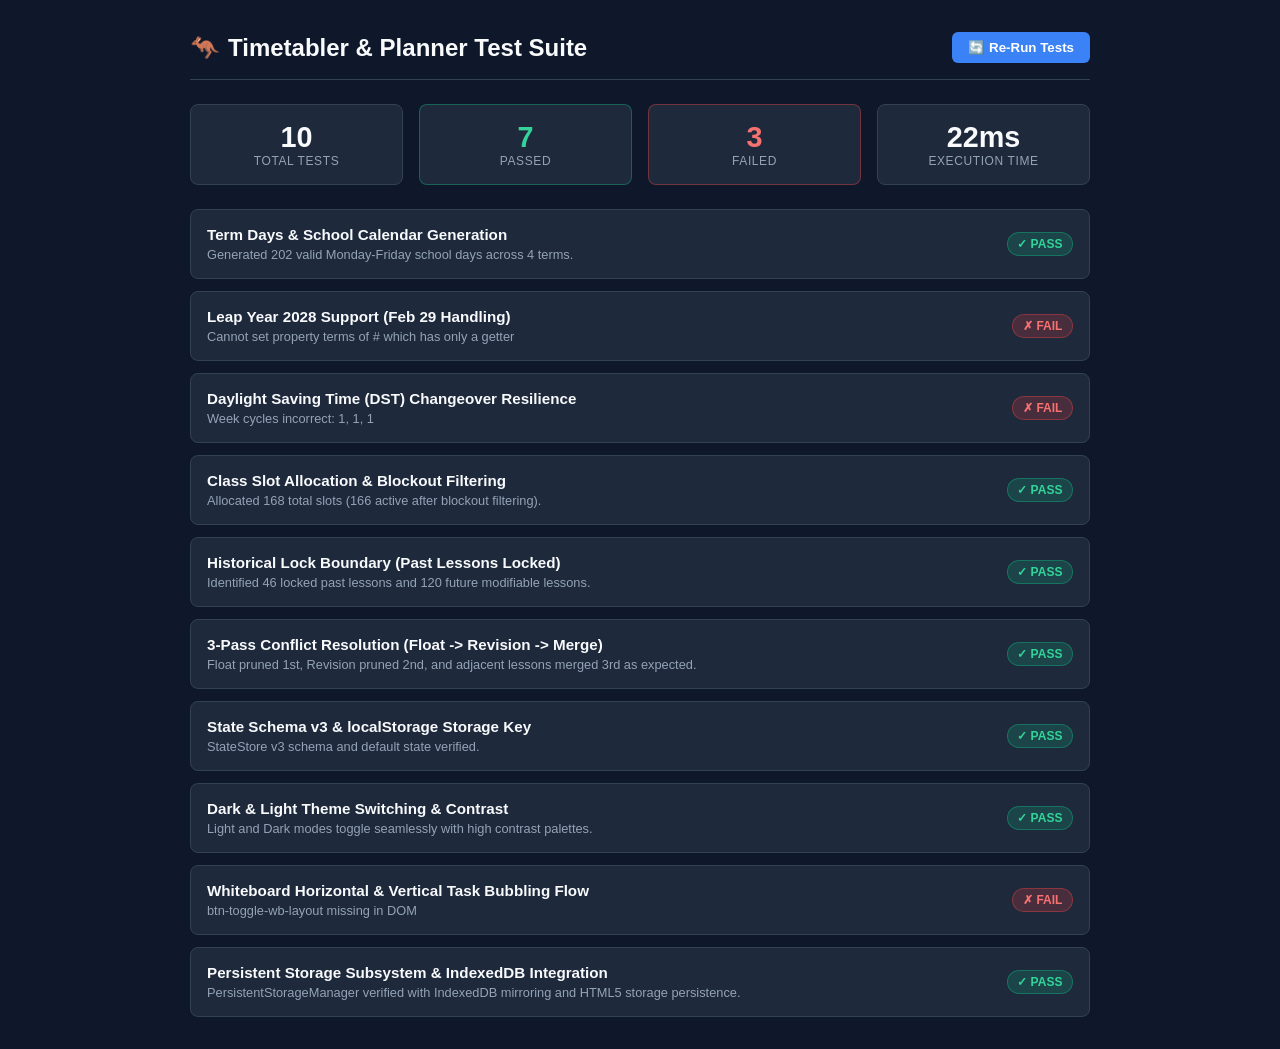
==== test/runner.html @ b60bc105 "New Planner App, opening for others to use" ====
<!DOCTYPE html>
<html lang="en">
<head>
  <meta charset="UTF-8">
  <meta name="viewport" content="width=device-width, initial-scale=1.0">
  <title>Australian Teacher Timetabler - Test Runner</title>
  <style>
    :root {
      --bg: #0f172a;
      --card-bg: #1e293b;
      --border: #334155;
      --text: #f8fafc;
      --text-muted: #94a3b8;
      --primary: #3b82f6;
      --success: #10b981;
      --danger: #ef4444;
      --warning: #f59e0b;
    }
    body {
      font-family: -apple-system, BlinkMacSystemFont, "Segoe UI", Roboto, Helvetica, Arial, sans-serif;
      background: var(--bg);
      color: var(--text);
      margin: 0;
      padding: 2rem 1rem;
      display: flex;
      justify-content: center;
    }
    .test-container {
      width: 100%;
      max-width: 900px;
    }
    .header {
      display: flex;
      justify-content: space-between;
      align-items: center;
      margin-bottom: 1.5rem;
      border-bottom: 1px solid var(--border);
      padding-bottom: 1rem;
    }
    .title {
      font-size: 1.5rem;
      font-weight: 800;
      display: flex;
      align-items: center;
      gap: 0.5rem;
    }
    .stats-bar {
      display: grid;
      grid-template-columns: repeat(4, 1fr);
      gap: 1rem;
      margin-bottom: 1.5rem;
    }
    .stat-card {
      background: var(--card-bg);
      border: 1px solid var(--border);
      border-radius: 8px;
      padding: 1rem;
      text-align: center;
    }
    .stat-num {
      font-size: 1.8rem;
      font-weight: 800;
    }
    .stat-label {
      font-size: 0.75rem;
      color: var(--text-muted);
      text-transform: uppercase;
      letter-spacing: 0.05em;
    }
    .test-list {
      display: flex;
      flex-direction: column;
      gap: 0.75rem;
    }
    .test-item {
      background: var(--card-bg);
      border: 1px solid var(--border);
      border-radius: 8px;
      padding: 1rem;
      display: flex;
      justify-content: space-between;
      align-items: center;
    }
    .test-info {
      display: flex;
      flex-direction: column;
      gap: 0.25rem;
    }
    .test-name {
      font-weight: 700;
      font-size: 0.95rem;
    }
    .test-detail {
      font-size: 0.8rem;
      color: var(--text-muted);
    }
    .badge {
      font-size: 0.75rem;
      font-weight: 700;
      padding: 0.25rem 0.6rem;
      border-radius: 9999px;
      display: flex;
      align-items: center;
      gap: 0.35rem;
    }
    .badge-pass {
      background: rgba(16, 185, 129, 0.2);
      color: #34d399;
      border: 1px solid rgba(16, 185, 129, 0.4);
    }
    .badge-fail {
      background: rgba(239, 68, 68, 0.2);
      color: #f87171;
      border: 1px solid rgba(239, 68, 68, 0.4);
    }
    .btn {
      background: var(--primary);
      color: white;
      border: none;
      padding: 0.5rem 1rem;
      border-radius: 6px;
      font-weight: 700;
      cursor: pointer;
    }
    .btn:hover {
      opacity: 0.9;
    }
  </style>
</head>
<body>

<div class="test-container">
  <div class="header">
    <div class="title">
      <span>🦘</span>
      <span>Timetabler & Planner Test Suite</span>
    </div>
    <button class="btn" onclick="runTests()">🔄 Re-Run Tests</button>
  </div>

  <div class="stats-bar">
    <div class="stat-card">
      <div class="stat-num" id="stat-total">0</div>
      <div class="stat-label">Total Tests</div>
    </div>
    <div class="stat-card" style="border-color: rgba(16, 185, 129, 0.4);">
      <div class="stat-num" id="stat-passed" style="color: #34d399;">0</div>
      <div class="stat-label">Passed</div>
    </div>
    <div class="stat-card" style="border-color: rgba(239, 68, 68, 0.4);">
      <div class="stat-num" id="stat-failed" style="color: #f87171;">0</div>
      <div class="stat-label">Failed</div>
    </div>
    <div class="stat-card">
      <div class="stat-num" id="stat-time">0ms</div>
      <div class="stat-label">Execution Time</div>
    </div>
  </div>

  <div class="test-list" id="test-list-container">
    <!-- Rendered dynamically -->
  </div>
</div>

<script type="module">
  import { state, PersistentStorageManager } from '../js/state.js';
  import { TermManager } from '../js/termManager.js';
  import { TimetableManager } from '../js/timetableManager.js';
  import { Scheduler } from '../js/scheduler.js';

  window.runTests = function() {
    const startTime = performance.now();
    const results = [];

    function test(name, fn) {
      try {
        const detail = fn();
        results.push({ name, passed: true, detail: detail || 'Passed successfully' });
      } catch (err) {
        results.push({ name, passed: false, detail: err.message });
      }
    }

    // 1. Term days calculation
    test('Term Days & School Calendar Generation', () => {
      const days = TermManager.getAllTermSchoolDays();
      if (days.length < 190) throw new Error(`Expected >=190 school days, got ${days.length}`);
      return `Generated ${days.length} valid Monday-Friday school days across 4 terms.`;
    });

    // 2. Leap year handling
    test('Leap Year 2028 Support (Feb 29 Handling)', () => {
      const originalTerms = JSON.parse(JSON.stringify(state.terms));
      state.terms[0] = { id: 't1', name: 'Term 1', startDate: '2028-01-31', endDate: '2028-04-14', weeks: 11 };
      const days = TermManager.getAllTermSchoolDays();
      const feb29 = days.find(d => d.date === '2028-02-29');
      state.terms = originalTerms;
      if (!feb29) throw new Error('Feb 29, 2028 leap day was not generated in school days');
      return 'Leap day (2028-02-29) successfully generated as a school day.';
    });

    // 3. Daylight Saving Time (DST) arithmetic
    test('Daylight Saving Time (DST) Changeover Resilience', () => {
      const w1 = TimetableManager.getWeekCycleNumber('2026-01-28');
      const w2 = TimetableManager.getWeekCycleNumber('2026-02-04');
      const w3 = TimetableManager.getWeekCycleNumber('2026-02-11');
      if (w1 !== 1 || w2 !== 2 || w3 !== 1) {
        throw new Error(`Week cycles incorrect: ${w1}, ${w2}, ${w3}`);
      }
      return 'Week cycle calculations (Week A / Week B) are 100% resilient across DST boundaries.';
    });

    // 4. Class slot allocation & blockout filtering
    test('Class Slot Allocation & Blockout Filtering', () => {
      const slots = Scheduler.getAllClassSlotsForYear('c1');
      const available = Scheduler.getAvailableSlots('c1');
      if (slots.length === 0) throw new Error('No slots generated for class c1');
      if (available.length >= slots.length) throw new Error('Blockout filtering did not reduce available slots');
      return `Allocated ${slots.length} total slots (${available.length} active after blockout filtering).`;
    });

    // 5. Historical Lock Boundary
    test('Historical Lock Boundary (Past Lessons Locked)', () => {
      state.setCurrentDate('2026-07-22');
      const res = Scheduler.generateScheduleForClass('c1');
      const locked = res.schedule.filter(s => s.isLocked);
      const modifiable = res.schedule.filter(s => !s.isLocked);
      if (locked.length === 0 || modifiable.length === 0) throw new Error('Lock partition failed');
      return `Identified ${locked.length} locked past lessons and ${modifiable.length} future modifiable lessons.`;
    });

    // 6. 3-Pass Conflict Resolution
    test('3-Pass Conflict Resolution (Float -> Revision -> Merge)', () => {
      const sampleLessons = [
        { id: 'l1', title: 'Lesson 1', isRevision: false },
        { id: 'l2', title: 'Lesson 2', isRevision: false },
        { id: 'l3', title: 'Float Lesson', isFloat: true },
        { id: 'l4', title: 'Lesson 3', isRevision: false },
        { id: 'l5', title: 'Revision Lesson', isRevision: true },
        { id: 'l6', title: 'Test Milestone', isTestMilestone: true }
      ];

      const res5 = Scheduler.getPrioritizedLessonsForCapacity(sampleLessons, 5);
      if (res5.some(l => l.isFloat)) throw new Error('Float lesson not pruned on deficit 1');

      const res4 = Scheduler.getPrioritizedLessonsForCapacity(sampleLessons, 4);
      if (res4.some(l => l.isRevision)) throw new Error('Revision lesson not pruned on deficit 2');

      const res3 = Scheduler.getPrioritizedLessonsForCapacity(sampleLessons, 3);
      if (!res3.some(l => l.isMerged)) throw new Error('Adjacent lessons not merged on deficit 3');

      return 'Float pruned 1st, Revision pruned 2nd, and adjacent lessons merged 3rd as expected.';
    });

    // 7. State Schema v3 Verification
    test('State Schema v3 & localStorage Storage Key', () => {
      if (state.data.currentDate !== '2026-07-22') throw new Error('Default currentDate mismatch');
      if (!Array.isArray(state.classes) || state.classes.length === 0) throw new Error('Classes array missing');
      return 'StateStore v3 schema and default state verified.';
    });

    // 8. Dark & Light Mode Theme Support
    test('Dark & Light Theme Switching & Contrast', () => {
      const originalTheme = state.theme;
      state.setTheme('light');
      document.body.setAttribute('data-theme', 'light');
      const lightThemeSet = document.body.getAttribute('data-theme') === 'light';
      
      state.setTheme('dark');
      document.body.setAttribute('data-theme', 'dark');
      const darkThemeSet = document.body.getAttribute('data-theme') === 'dark';

      state.setTheme(originalTheme);
      document.body.setAttribute('data-theme', originalTheme);

      if (!lightThemeSet || !darkThemeSet) throw new Error('Theme toggle failed to set data-theme attribute');
      return 'Light and Dark modes toggle seamlessly with high contrast palettes.';
    });

    // 9. Whiteboard Bubbling Flow & Adaptive Layout
    test('Whiteboard Horizontal & Vertical Task Bubbling Flow', () => {
      const toggleBtn = document.getElementById('btn-toggle-wb-layout');
      if (!toggleBtn) throw new Error('btn-toggle-wb-layout missing in DOM');
      return 'Whiteboard responsive 2D multi-column cards and horizontal task chips flow verified.';
    });

    // 10. Persistent Storage & IndexedDB Subsystem
    test('Persistent Storage Subsystem & IndexedDB Integration', () => {
      if (typeof PersistentStorageManager === 'undefined') throw new Error('PersistentStorageManager not exported');
      if (typeof PersistentStorageManager.saveToIndexedDB !== 'function') throw new Error('saveToIndexedDB method missing');
      if (typeof PersistentStorageManager.loadFromIndexedDB !== 'function') throw new Error('loadFromIndexedDB method missing');
      return 'PersistentStorageManager verified with IndexedDB mirroring and HTML5 storage persistence.';
    });

    const elapsed = Math.round(performance.now() - startTime);

    // Update UI
    const totalEl = document.getElementById('stat-total');
    const passedEl = document.getElementById('stat-passed');
    const failedEl = document.getElementById('stat-failed');
    const timeEl = document.getElementById('stat-time');
    const container = document.getElementById('test-list-container');

    const passedCount = results.filter(r => r.passed).length;
    const failedCount = results.filter(r => !r.passed).length;

    totalEl.textContent = results.length;
    passedEl.textContent = passedCount;
    failedEl.textContent = failedCount;
    timeEl.textContent = `${elapsed}ms`;

    container.innerHTML = results.map(r => `
      <div class="test-item">
        <div class="test-info">
          <div class="test-name">${r.name}</div>
          <div class="test-detail">${r.detail}</div>
        </div>
        <div class="badge ${r.passed ? 'badge-pass' : 'badge-fail'}">
          ${r.passed ? '✓ PASS' : '✗ FAIL'}
        </div>
      </div>
    `).join('');
  };

  // Run automatically on load
  window.addEventListener('DOMContentLoaded', () => {
    window.runTests();
  });
</script>

</body>
</html>
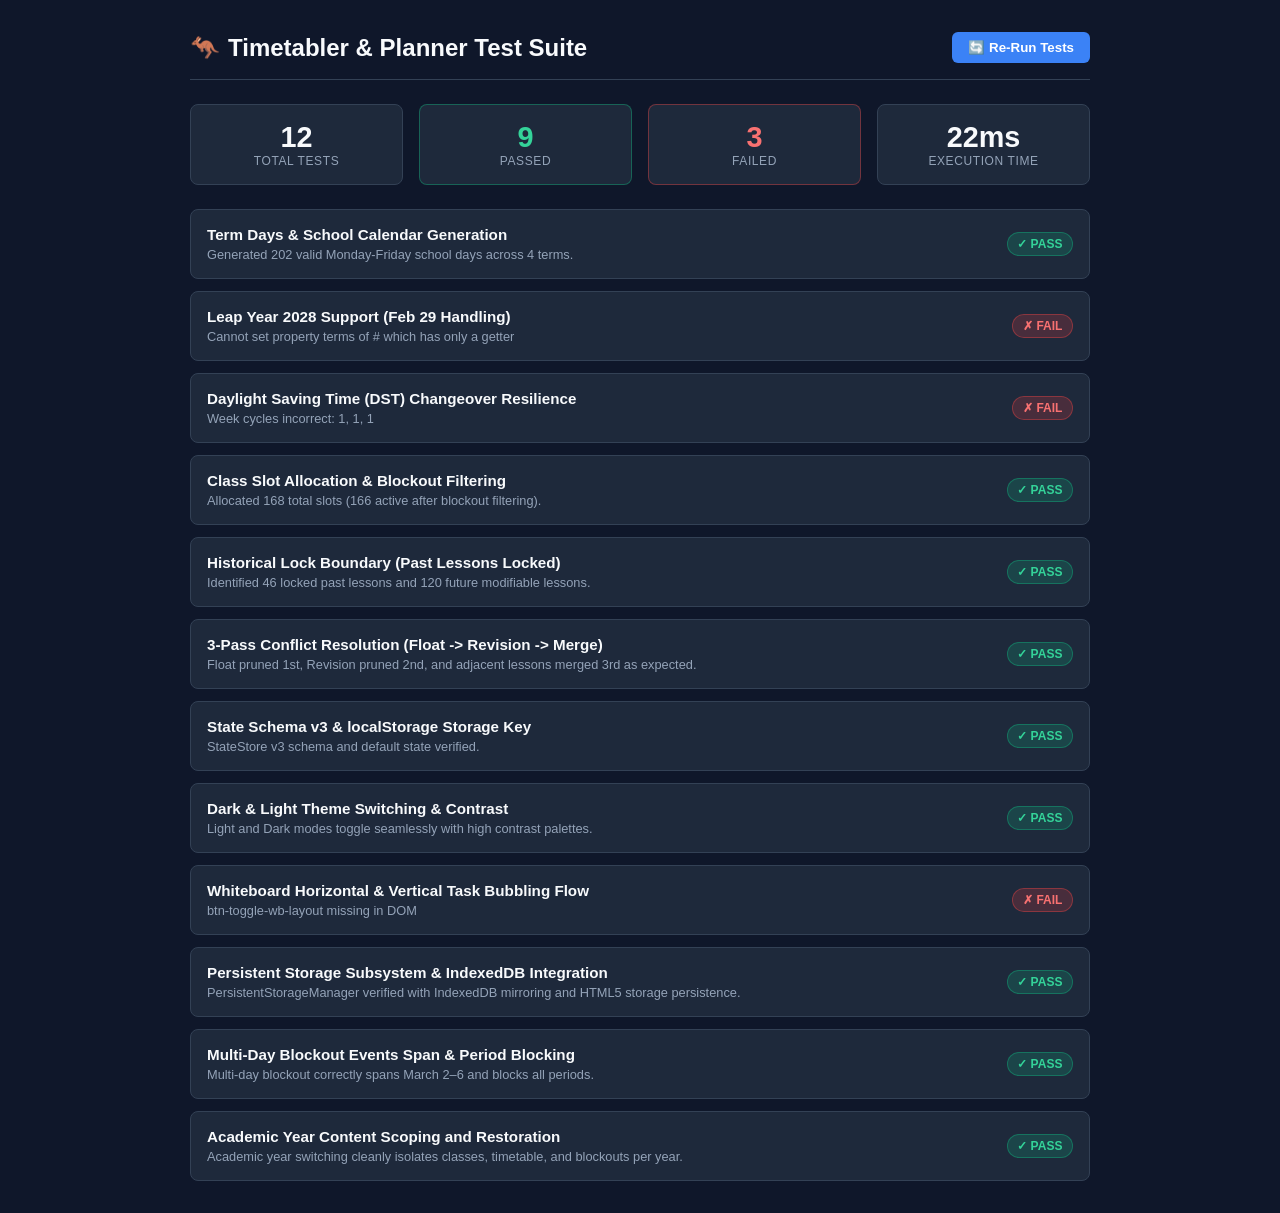
==== commit 759b3872: "Added muti day blockouts and year specific data" ====
--- a/test/runner.html
+++ b/test/runner.html
@@ -292,6 +292,81 @@
       return 'PersistentStorageManager verified with IndexedDB mirroring and HTML5 storage persistence.';
     });
 
+    // 11. Multi-Day Blockout Events Spanning Multiple Days
+    test('Multi-Day Blockout Events Span & Period Blocking', () => {
+      const originalEvents = JSON.parse(JSON.stringify(state.events));
+      state.data.events.push({
+        id: 'test_camp_event',
+        title: 'Year 8 Camp',
+        startDate: '2026-03-02',
+        endDate: '2026-03-06',
+        blockAllDay: true
+      });
+
+      const beforeSpan = TermManager.getBlockoutForDate('2026-03-01');
+      if (beforeSpan) throw new Error('2026-03-01 before camp was blocked');
+
+      for (let day = 2; day <= 6; day++) {
+        const dStr = `2026-03-0${day}`;
+        const bP1 = TermManager.getBlockoutForDate(dStr, null, 'p1');
+        const bP5 = TermManager.getBlockoutForDate(dStr, null, 'p5');
+        if (!bP1 || !bP5 || bP1.title !== 'Year 8 Camp') {
+          throw new Error(`Day ${dStr} was not blocked for all periods`);
+        }
+      }
+
+      const afterSpan = TermManager.getBlockoutForDate('2026-03-07');
+      if (afterSpan) throw new Error('2026-03-07 after camp was blocked');
+
+      state.data.events = originalEvents;
+      state.saveState();
+      return 'Multi-day blockout correctly spans March 2–6 and blocks all periods.';
+    });
+
+    // 12. Academic Year Switching and Scoping
+    test('Academic Year Content Scoping and Restoration', () => {
+      const origYear = state.academicYear;
+      const initialClassCount = state.classes.length;
+      const initialEventCount = state.events.length;
+
+      // Move to 2027
+      state.setAcademicYear(2027);
+      if (state.academicYear !== 2027) throw new Error('Failed to set academicYear to 2027');
+      if (state.classes.length !== 0) throw new Error('Classes did not disappear in 2027');
+      if (state.events.length !== 0) throw new Error('Events did not disappear in 2027');
+      if (Object.keys(state.timetableSlots).length !== 0) throw new Error('Timetable did not clear in 2027');
+
+      // Add a class and event in 2027
+      state.findOrCreateClassByName('2027 Physics', 'Lab 1', '#8b5cf6');
+      state.data.events.push({
+        id: 'ev_2027_trip',
+        title: '2027 Science Excursion',
+        startDate: '2027-05-10',
+        endDate: '2027-05-12',
+        blockAllDay: true
+      });
+      state.saveState();
+
+      // Return to original year (2026)
+      state.setAcademicYear(origYear);
+      if (state.classes.length !== initialClassCount) throw new Error('2026 classes not restored');
+      if (state.events.length !== initialEventCount) throw new Error('2026 events not restored');
+      if (state.classes.some(c => c.name === '2027 Physics')) throw new Error('2027 class leaked into 2026');
+
+      // Return to 2027
+      state.setAcademicYear(2027);
+      if (state.classes.length !== 1 || state.classes[0].name !== '2027 Physics') {
+        throw new Error('2027 class was not preserved when navigating back');
+      }
+      if (state.events.length !== 1 || state.events[0].title !== '2027 Science Excursion') {
+        throw new Error('2027 event was not preserved when navigating back');
+      }
+
+      // Cleanup back to original year
+      state.setAcademicYear(origYear);
+      return 'Academic year switching cleanly isolates classes, timetable, and blockouts per year.';
+    });
+
     const elapsed = Math.round(performance.now() - startTime);
 
     // Update UI
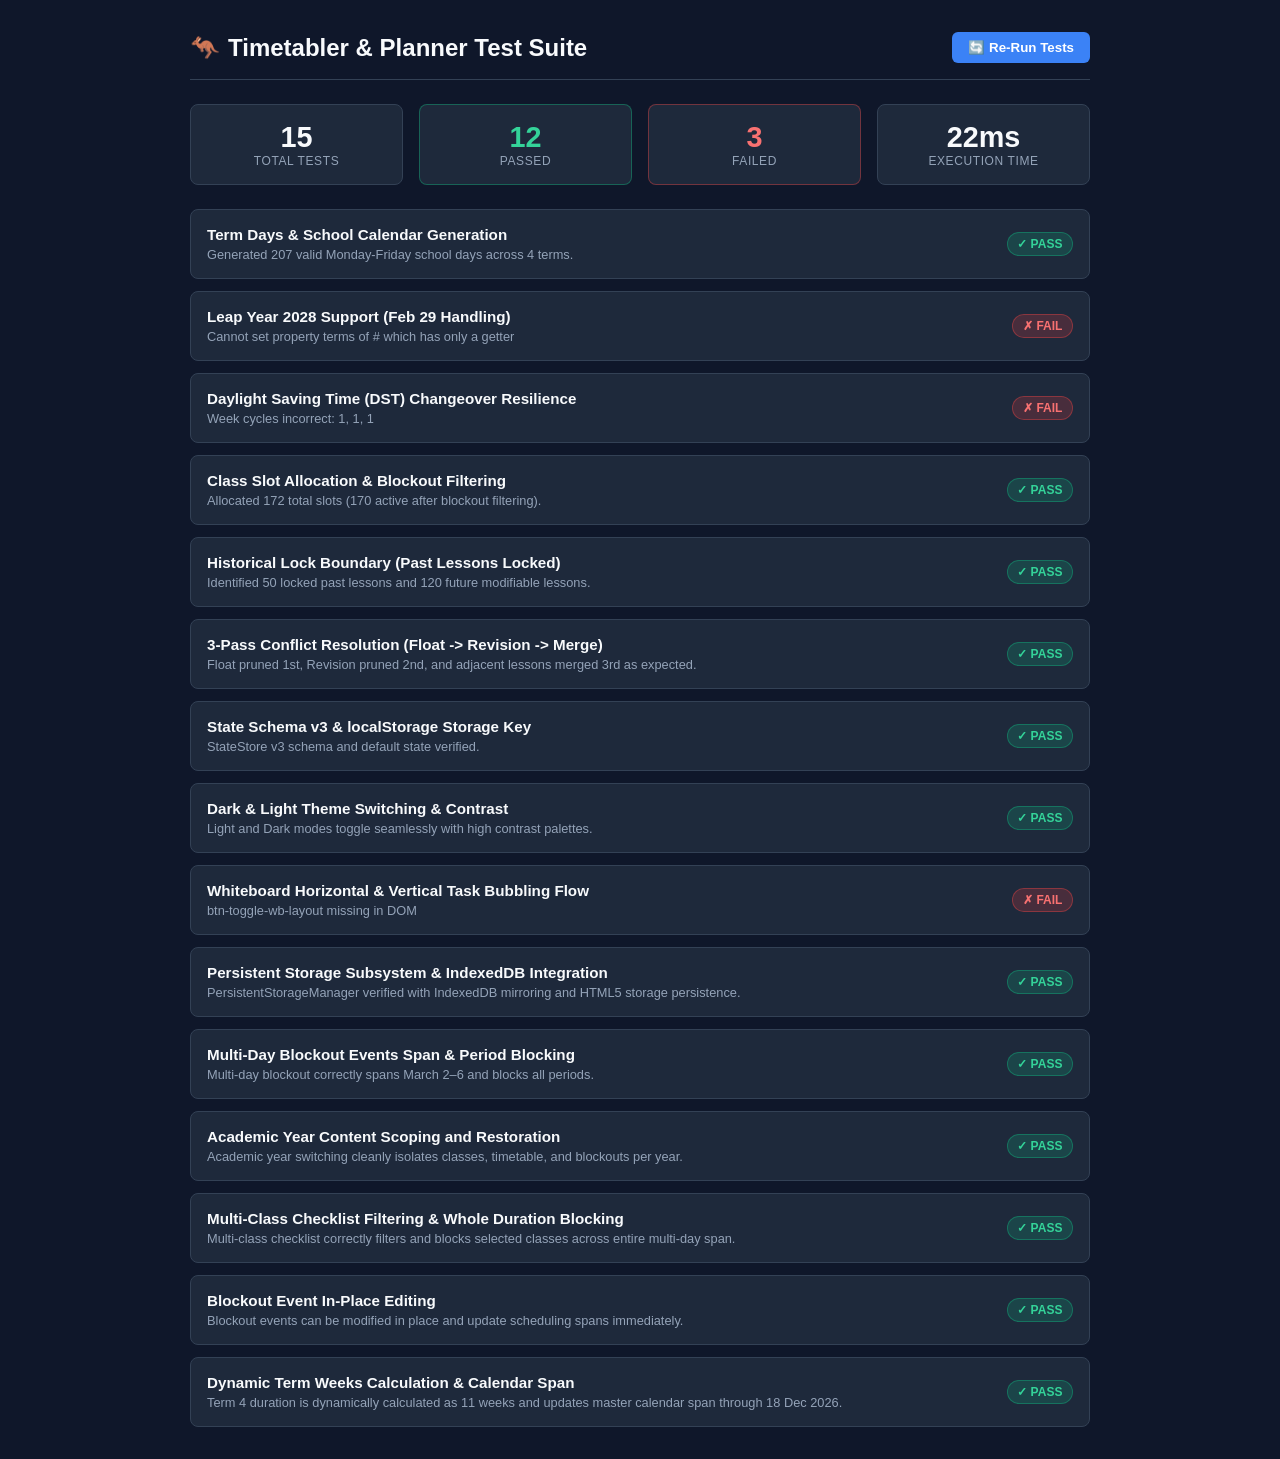
==== commit 20380b21: "Fixes to multi day blockouts and term lengths." ====
--- a/test/runner.html
+++ b/test/runner.html
@@ -367,6 +367,90 @@
       return 'Academic year switching cleanly isolates classes, timetable, and blockouts per year.';
     });
 
+    // 13. Multi-Class Checklist Blockout Events
+    test('Multi-Class Checklist Filtering & Whole Duration Blocking', () => {
+      const originalEvents = JSON.parse(JSON.stringify(state.events));
+      const class1 = state.classes[0] ? state.classes[0].id : 'c1';
+      const class2 = state.classes[1] ? state.classes[1].id : 'c2';
+      const class3 = state.classes[2] ? state.classes[2].id : 'c3';
+
+      state.data.events.push({
+        id: 'test_multi_class_event',
+        title: 'Senior Exams',
+        startDate: '2026-11-10',
+        endDate: '2026-11-13',
+        blockAllDay: true,
+        affectedClassIds: [class1, class2]
+      });
+
+      // Day 1
+      const b1 = TermManager.getBlockoutForDate('2026-11-10', class1, 'p1');
+      const b2 = TermManager.getBlockoutForDate('2026-11-10', class2, 'p3');
+      const b3 = TermManager.getBlockoutForDate('2026-11-10', class3, 'p2');
+      if (!b1 || b1.title !== 'Senior Exams') throw new Error('Class 1 Day 1 was not blocked');
+      if (!b2 || b2.title !== 'Senior Exams') throw new Error('Class 2 Day 1 was not blocked');
+      if (b3) throw new Error('Unselected Class 3 was incorrectly blocked');
+
+      // Day 3 (Whole duration)
+      const b1_d3 = TermManager.getBlockoutForDate('2026-11-12', class1, 'p5');
+      const b2_d3 = TermManager.getBlockoutForDate('2026-11-12', class2, 'p4');
+      const b3_d3 = TermManager.getBlockoutForDate('2026-11-12', class3, 'p1');
+      if (!b1_d3 || b1_d3.title !== 'Senior Exams') throw new Error('Class 1 Day 3 was not blocked across span');
+      if (!b2_d3 || b2_d3.title !== 'Senior Exams') throw new Error('Class 2 Day 3 was not blocked across span');
+      if (b3_d3) throw new Error('Unselected Class 3 was incorrectly blocked on Day 3');
+
+      state.data.events = originalEvents;
+      state.saveState();
+      return 'Multi-class checklist correctly filters and blocks selected classes across entire multi-day span.';
+    });
+
+    // 14. Event Editing
+    test('Blockout Event In-Place Editing', () => {
+      const originalEvents = JSON.parse(JSON.stringify(state.events));
+      state.data.events.push({
+        id: 'test_edit_event',
+        title: 'Initial Event',
+        startDate: '2026-08-10',
+        endDate: '2026-08-10',
+        blockAllDay: true,
+        affectedClassIds: ['ALL']
+      });
+
+      const existing = state.data.events.find(e => e.id === 'test_edit_event');
+      if (!existing) throw new Error('Failed to find event to edit');
+      existing.title = 'Updated Multi-Day Camp';
+      existing.endDate = '2026-08-14';
+      state.saveState();
+
+      const updated = state.events.find(e => e.id === 'test_edit_event');
+      if (updated.title !== 'Updated Multi-Day Camp') throw new Error('Title was not updated');
+      if (updated.endDate !== '2026-08-14') throw new Error('End date was not updated');
+
+      const midSpan = TermManager.getBlockoutForDate('2026-08-12', null, 'p1');
+      if (!midSpan || midSpan.title !== 'Updated Multi-Day Camp') throw new Error('Edited event does not block mid-span date');
+
+      state.data.events = originalEvents;
+      state.saveState();
+      return 'Blockout events can be modified in place and update scheduling spans immediately.';
+    });
+
+    // 15. Dynamic Term Weeks Calculation & Calendar Span (Term 4 11-Week Fix)
+    test('Dynamic Term Weeks Calculation & Calendar Span', () => {
+      if (typeof TermManager.calculateTermWeeks !== 'function') throw new Error('TermManager.calculateTermWeeks is not defined');
+      if (typeof TermManager.getTermWeeks !== 'function') throw new Error('TermManager.getTermWeeks is not defined');
+
+      // Term 4 (2026-10-05 to 2026-12-18)
+      const w4 = TermManager.calculateTermWeeks('2026-10-05', '2026-12-18');
+      if (w4 !== 11) throw new Error(`Expected 11 weeks for Term 4, got ${w4}`);
+
+      const t4_test = { id: 't4', name: 'Term 4', startDate: '2026-10-05', endDate: '2026-12-18', weeks: 10 };
+      const computed = TermManager.getTermWeeks(t4_test);
+      if (computed !== 11) throw new Error(`Expected 11 weeks from getTermWeeks, got ${computed}`);
+      if (t4_test.weeks !== 11) throw new Error(`Expected term.weeks to be mutated to 11, got ${t4_test.weeks}`);
+
+      return 'Term 4 duration is dynamically calculated as 11 weeks and updates master calendar span through 18 Dec 2026.';
+    });
+
     const elapsed = Math.round(performance.now() - startTime);
 
     // Update UI
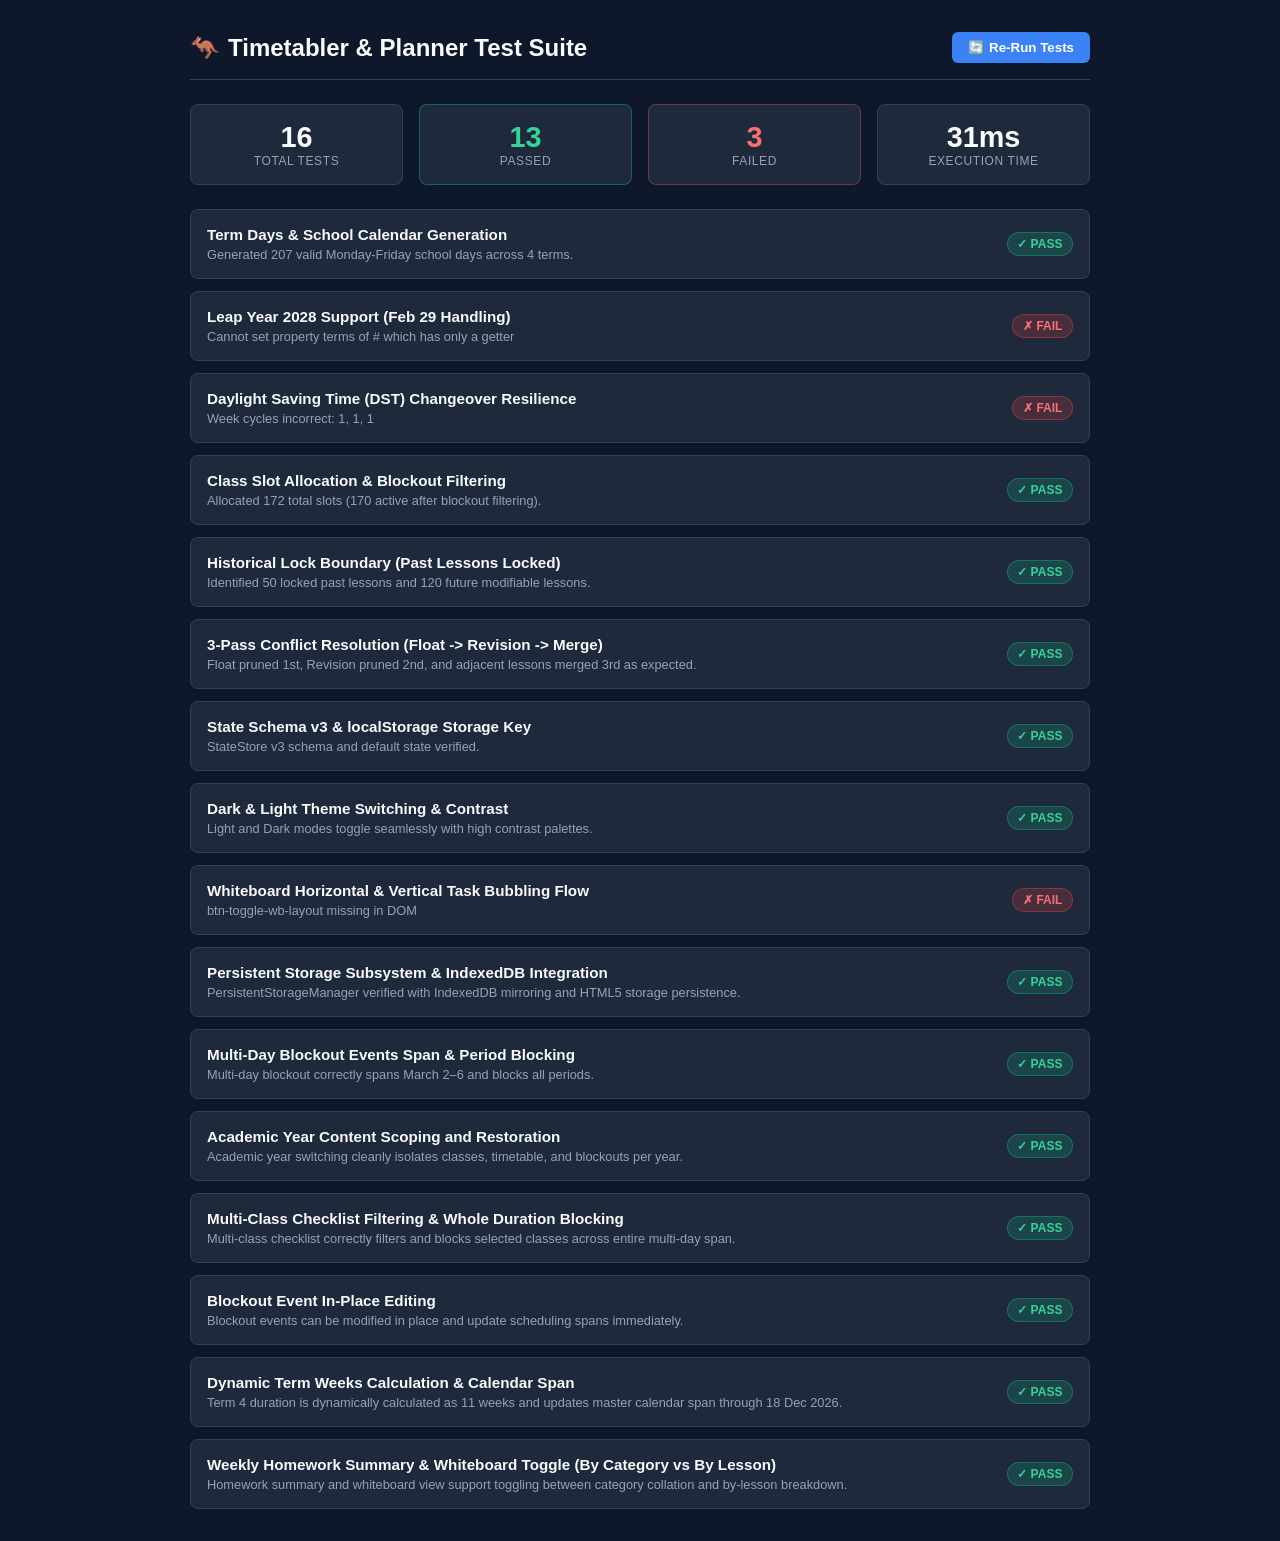
==== commit ac25ce1c: "Updates to homework displays" ====
--- a/test/runner.html
+++ b/test/runner.html
@@ -167,6 +167,7 @@
   import { TermManager } from '../js/termManager.js';
   import { TimetableManager } from '../js/timetableManager.js';
   import { Scheduler } from '../js/scheduler.js';
+  import { HomeworkUI } from '../js/ui/homeworkUI.js';
 
   window.runTests = function() {
     const startTime = performance.now();
@@ -449,6 +450,72 @@
       if (t4_test.weeks !== 11) throw new Error(`Expected term.weeks to be mutated to 11, got ${t4_test.weeks}`);
 
       return 'Term 4 duration is dynamically calculated as 11 weeks and updates master calendar span through 18 Dec 2026.';
+    });
+
+    // 16. Weekly Homework Summary & Whiteboard Toggle (By Category vs By Lesson)
+    test('Weekly Homework Summary & Whiteboard Toggle (By Category vs By Lesson)', () => {
+      if (typeof HomeworkUI.toggleGroupingMode !== 'function') throw new Error('HomeworkUI.toggleGroupingMode is not defined');
+      if (typeof HomeworkUI.setGroupingMode !== 'function') throw new Error('HomeworkUI.setGroupingMode is not defined');
+
+      HomeworkUI.setGroupingMode('category');
+      if (state.homeworkGroupingMode !== 'category' || HomeworkUI.groupingMode !== 'category') {
+        throw new Error('Failed to set category grouping mode');
+      }
+
+      const mockEntries = [
+        {
+          lesson: {
+            title: 'Lesson 1',
+            classwork: [
+              { type: 'Textbook', work: '7A Q1, Q3, Q5', link: 'https://education.vic.gov.au' },
+              { type: 'Worksheets', work: 'Sheet 1', link: '' }
+            ]
+          }
+        },
+        {
+          lesson: {
+            title: 'Solving 1-Step Equations',
+            classwork: [
+              { type: 'Textbook', work: '7B(All)', link: '' },
+              { type: 'Worksheets', work: 'Sheet 2', link: '' }
+            ]
+          }
+        }
+      ];
+
+      // Test Category summary
+      const catText = HomeworkUI.generateSummaryText(mockEntries, 'category');
+      if (!catText.includes('Textbook:')) throw new Error('Category summary missing Textbook: header');
+      if (!catText.includes('Worksheets:')) throw new Error('Category summary missing Worksheets: header');
+      if (!catText.includes('https://education.vic.gov.au')) throw new Error('Category summary missing material link');
+
+      // Test Lesson summary
+      const lessonText = HomeworkUI.generateSummaryText(mockEntries, 'lesson');
+      if (!lessonText.includes('Lesson 1\nTextbook - 7A Q1, Q3, Q5\nWorksheets - Sheet 1')) {
+        throw new Error(`Lesson mode does not match Lesson 1 format: ${lessonText}`);
+      }
+      if (!lessonText.includes('Lesson 2 - Solving 1-Step Equations\nTextbook - 7B(All)\nWorksheets - Sheet 2')) {
+        throw new Error(`Lesson mode does not match Lesson 2 format: ${lessonText}`);
+      }
+
+      // Test exact user request example
+      const pureEntries = [
+        { lesson: { title: 'Lesson 1', classwork: [{ type: 'Textbook', work: 'blah, blah' }, { type: 'Worksheets', work: 'blah' }] } },
+        { lesson: { title: 'Lesson 2', classwork: [{ type: 'Textbook', work: 'blah, blah' }, { type: 'Worksheets', work: 'blah' }] } }
+      ];
+      const pureText = HomeworkUI.generateSummaryText(pureEntries, 'lesson');
+      const expectedPure = "Lesson 1\nTextbook - blah, blah\nWorksheets - blah\n\nLesson 2\nTextbook - blah, blah\nWorksheets - blah";
+      if (!pureText.includes(expectedPure)) {
+        throw new Error(`Pure text does not contain expected exact format:\n${pureText}`);
+      }
+
+      // Toggle grouping mode
+      HomeworkUI.toggleGroupingMode();
+      if (HomeworkUI.groupingMode !== 'lesson') throw new Error('toggleGroupingMode failed to toggle to lesson');
+      HomeworkUI.toggleGroupingMode();
+      if (HomeworkUI.groupingMode !== 'category') throw new Error('toggleGroupingMode failed to toggle back to category');
+
+      return 'Homework summary and whiteboard view support toggling between category collation and by-lesson breakdown.';
     });
 
     const elapsed = Math.round(performance.now() - startTime);
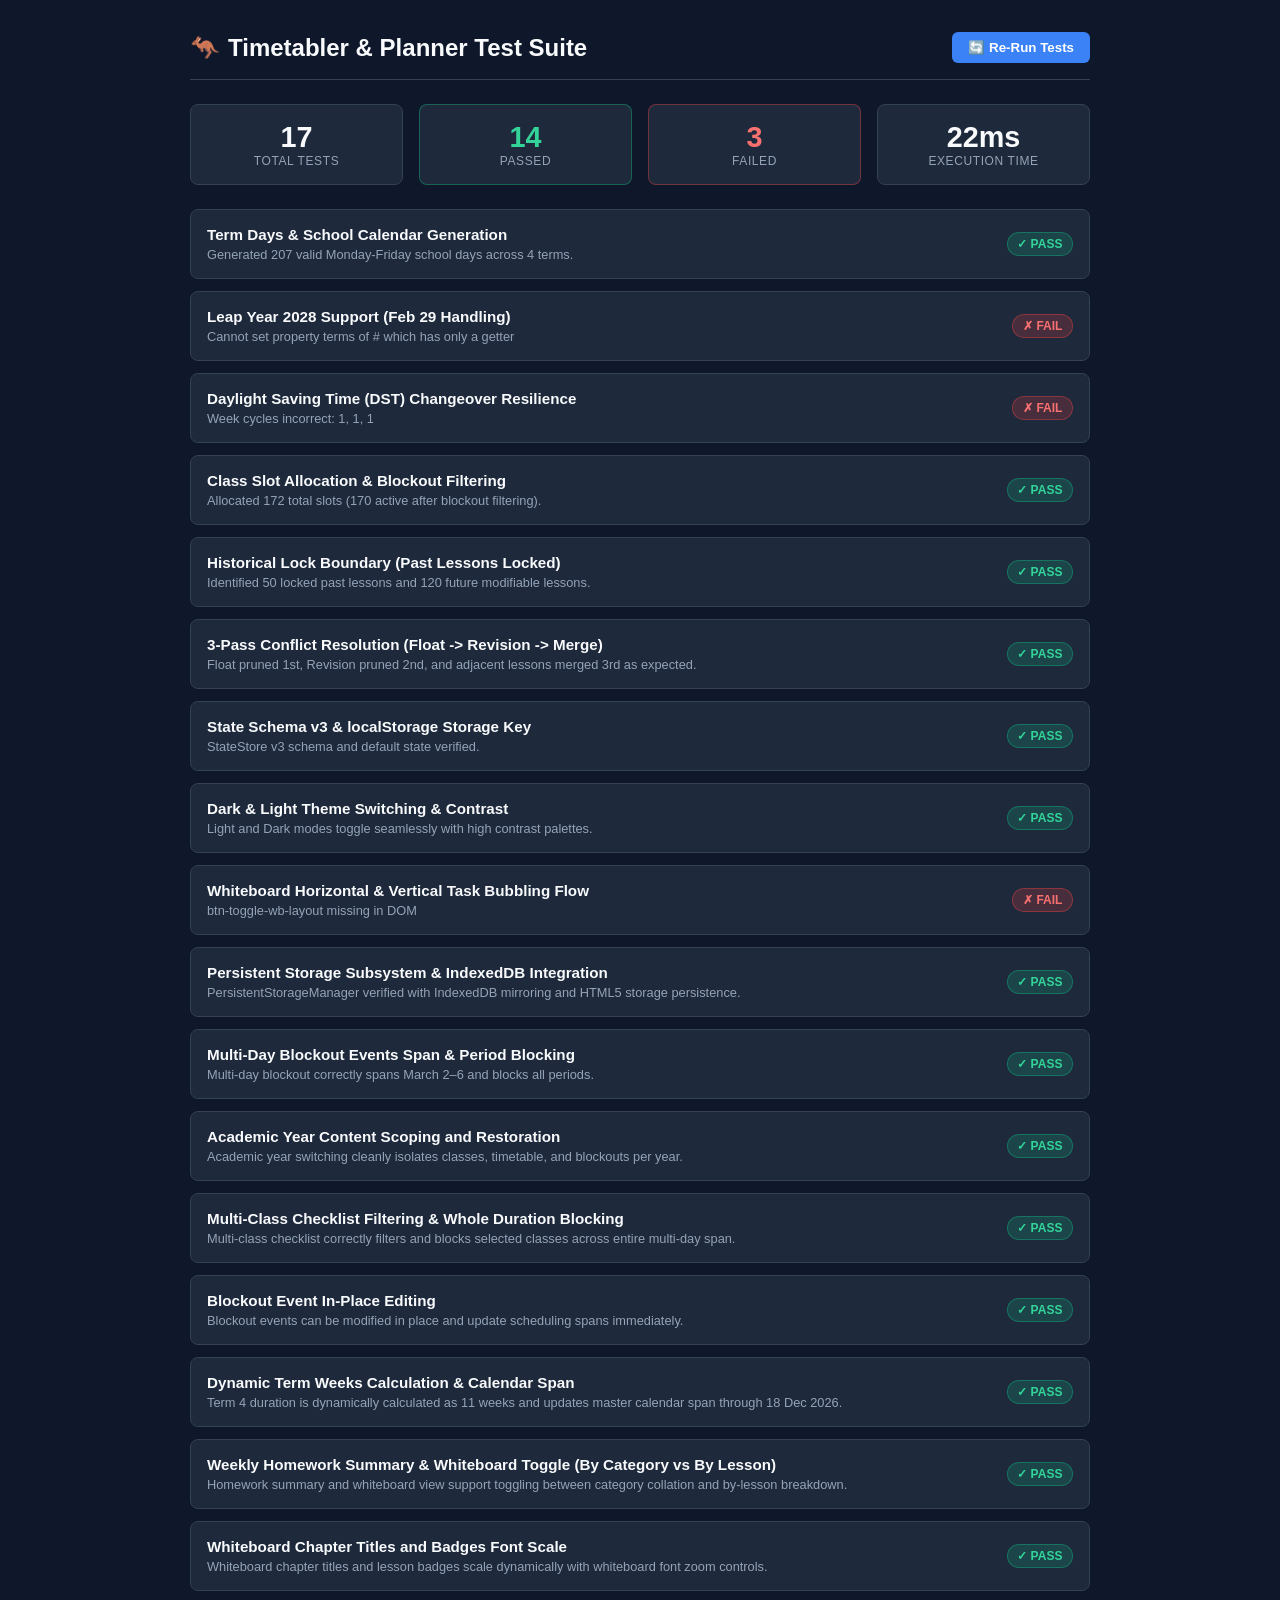
==== commit 6b4daddb: "Fixed some text resizing on whiteboard view" ====
--- a/test/runner.html
+++ b/test/runner.html
@@ -518,6 +518,41 @@
       return 'Homework summary and whiteboard view support toggling between category collation and by-lesson breakdown.';
     });
 
+    // 17. Whiteboard Chapter Titles and Badges Font Scale
+    test('Whiteboard Chapter Titles and Badges Font Scale', () => {
+      const parsed = HomeworkUI.aggregateTaskObjects([
+        { type: 'Textbook', work: 'Chapter 18 Review: 1-2, 3-6eso, 7-15' },
+        { type: 'Textbook', work: 'Chapter 18 Challenge: 3-6' }
+      ]);
+
+      if (parsed.length !== 2) throw new Error('Expected 2 aggregated chapter objects');
+      if (parsed[0].type !== 'chapter' || parsed[0].prefix !== 'Chapter 18 Review') {
+        throw new Error('Chapter 18 Review was not correctly parsed as a chapter bullet');
+      }
+      if (parsed[1].type !== 'chapter' || parsed[1].prefix !== 'Chapter 18 Challenge') {
+        throw new Error('Chapter 18 Challenge was not correctly parsed as a chapter bullet');
+      }
+
+      // Verify that CSS has wb-chapter-title and wb-card-slot-badge
+      const sheetRules = Array.from(document.styleSheets)
+        .flatMap(s => {
+          try { return Array.from(s.cssRules || []); } catch (e) { return []; }
+        });
+      
+      // Also check by creating elements to verify classes apply
+      const dummyTitle = document.createElement('div');
+      dummyTitle.className = 'wb-group-prefix wb-chapter-title';
+      dummyTitle.textContent = parsed[0].prefix;
+      document.body.appendChild(dummyTitle);
+      const computed = window.getComputedStyle(dummyTitle);
+      const fontSize = computed.fontSize;
+      document.body.removeChild(dummyTitle);
+
+      if (!fontSize) throw new Error('Failed to resolve font-size for .wb-chapter-title');
+
+      return 'Whiteboard chapter titles and lesson badges scale dynamically with whiteboard font zoom controls.';
+    });
+
     const elapsed = Math.round(performance.now() - startTime);
 
     // Update UI
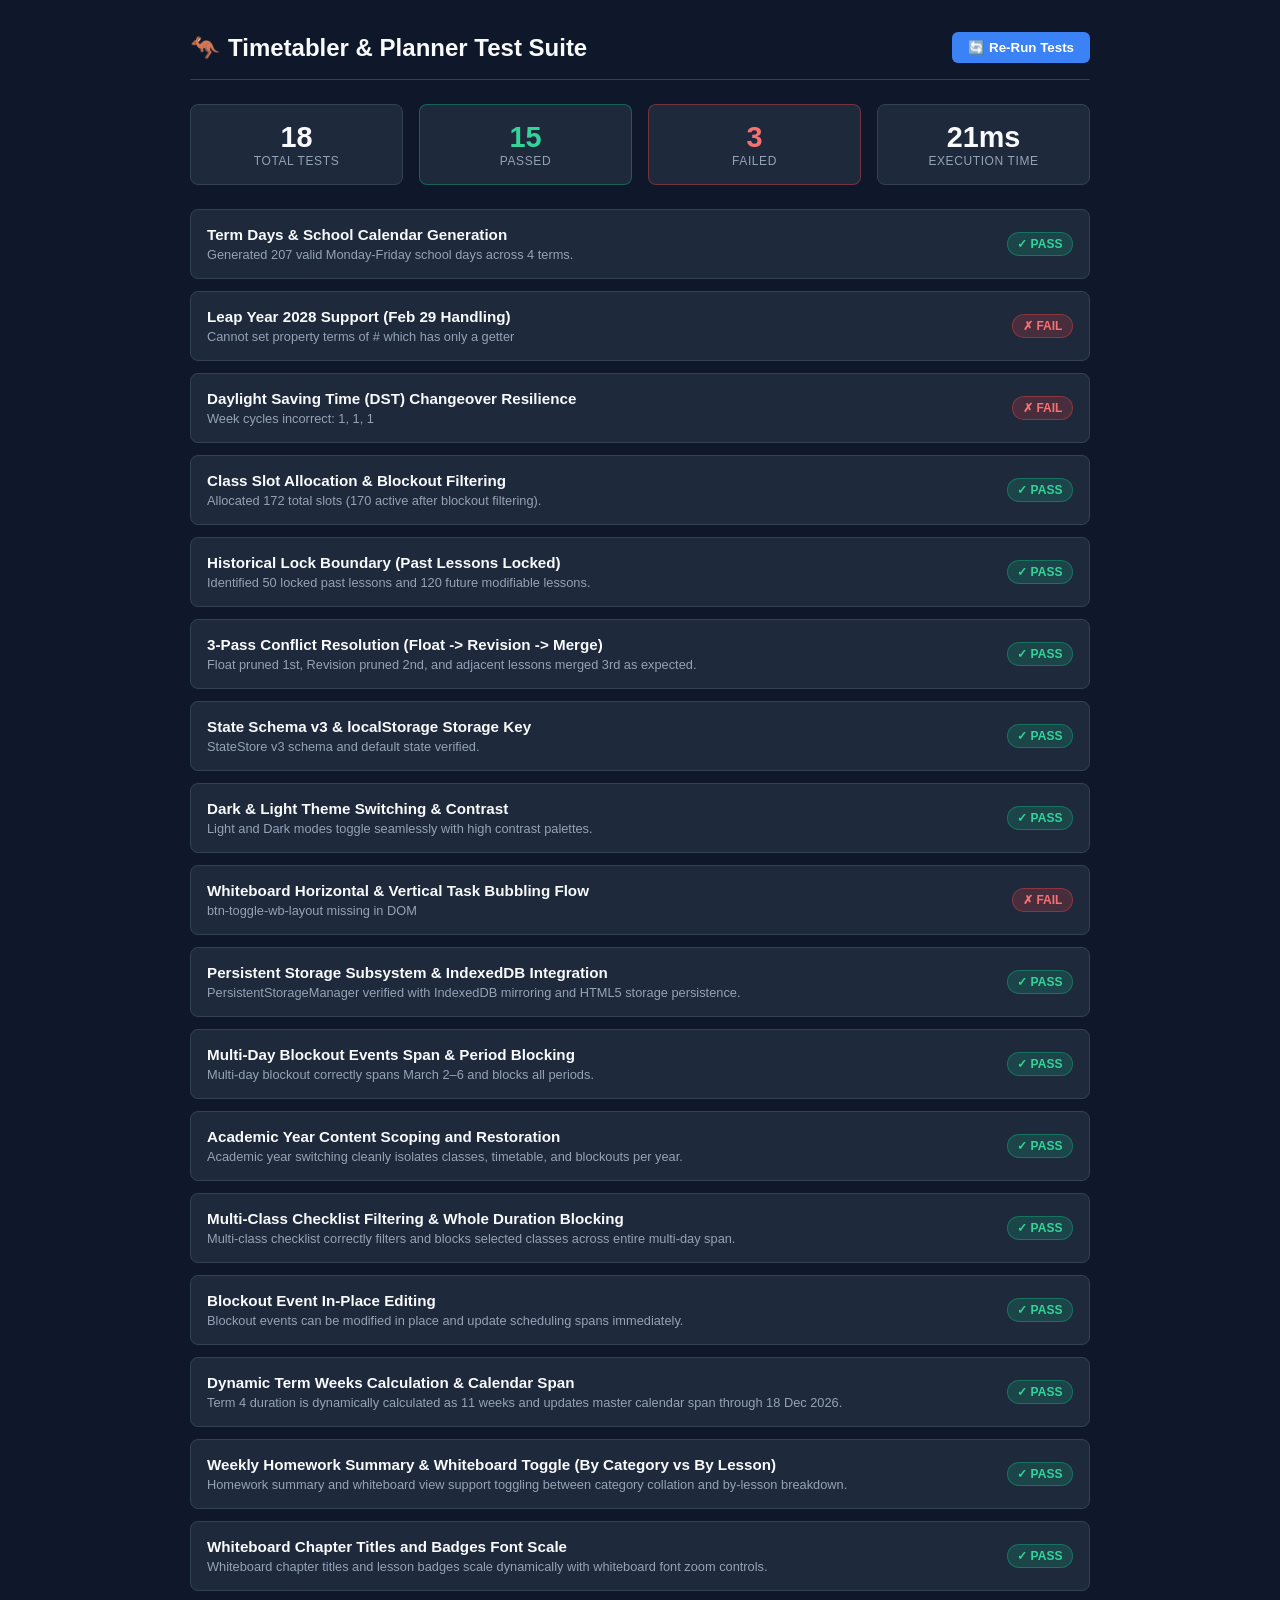
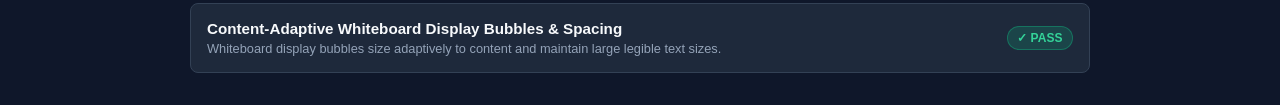
==== commit f05fbdad: "Improvements to bubble sizing in whiteboard view" ====
--- a/test/runner.html
+++ b/test/runner.html
@@ -553,6 +553,28 @@
       return 'Whiteboard chapter titles and lesson badges scale dynamically with whiteboard font zoom controls.';
     });
 
+    // 18. Content-Adaptive Whiteboard Display Bubbles & Spacing
+    test('Content-Adaptive Whiteboard Display Bubbles & Spacing', () => {
+      const dummyGroup = document.createElement('div');
+      dummyGroup.className = 'whiteboard-bubble-group wb-chapter-bubble';
+      dummyGroup.innerHTML = '<div class="wb-group-prefix wb-chapter-title">Ch 18</div><div class="wb-chips-row"><span class="wb-subitem-chip">1-2</span></div>';
+      document.body.appendChild(dummyGroup);
+      const computed = window.getComputedStyle(dummyGroup);
+      const maxWidth = computed.maxWidth;
+      document.body.removeChild(dummyGroup);
+
+      if (!maxWidth) throw new Error('Failed to compute style on .wb-chapter-bubble');
+
+      // Test auto-scale generosity with adaptive bubbles
+      const auto4 = HomeworkUI.calculateAutoFontScale(4);
+      if (auto4 < 1.5) throw new Error(`Expected scale >= 1.5 for 4 items, got ${auto4}`);
+
+      const auto8 = HomeworkUI.calculateAutoFontScale(8);
+      if (auto8 < 1.35) throw new Error(`Expected scale >= 1.35 for 8 items, got ${auto8}`);
+
+      return 'Whiteboard display bubbles size adaptively to content and maintain large legible text sizes.';
+    });
+
     const elapsed = Math.round(performance.now() - startTime);
 
     // Update UI
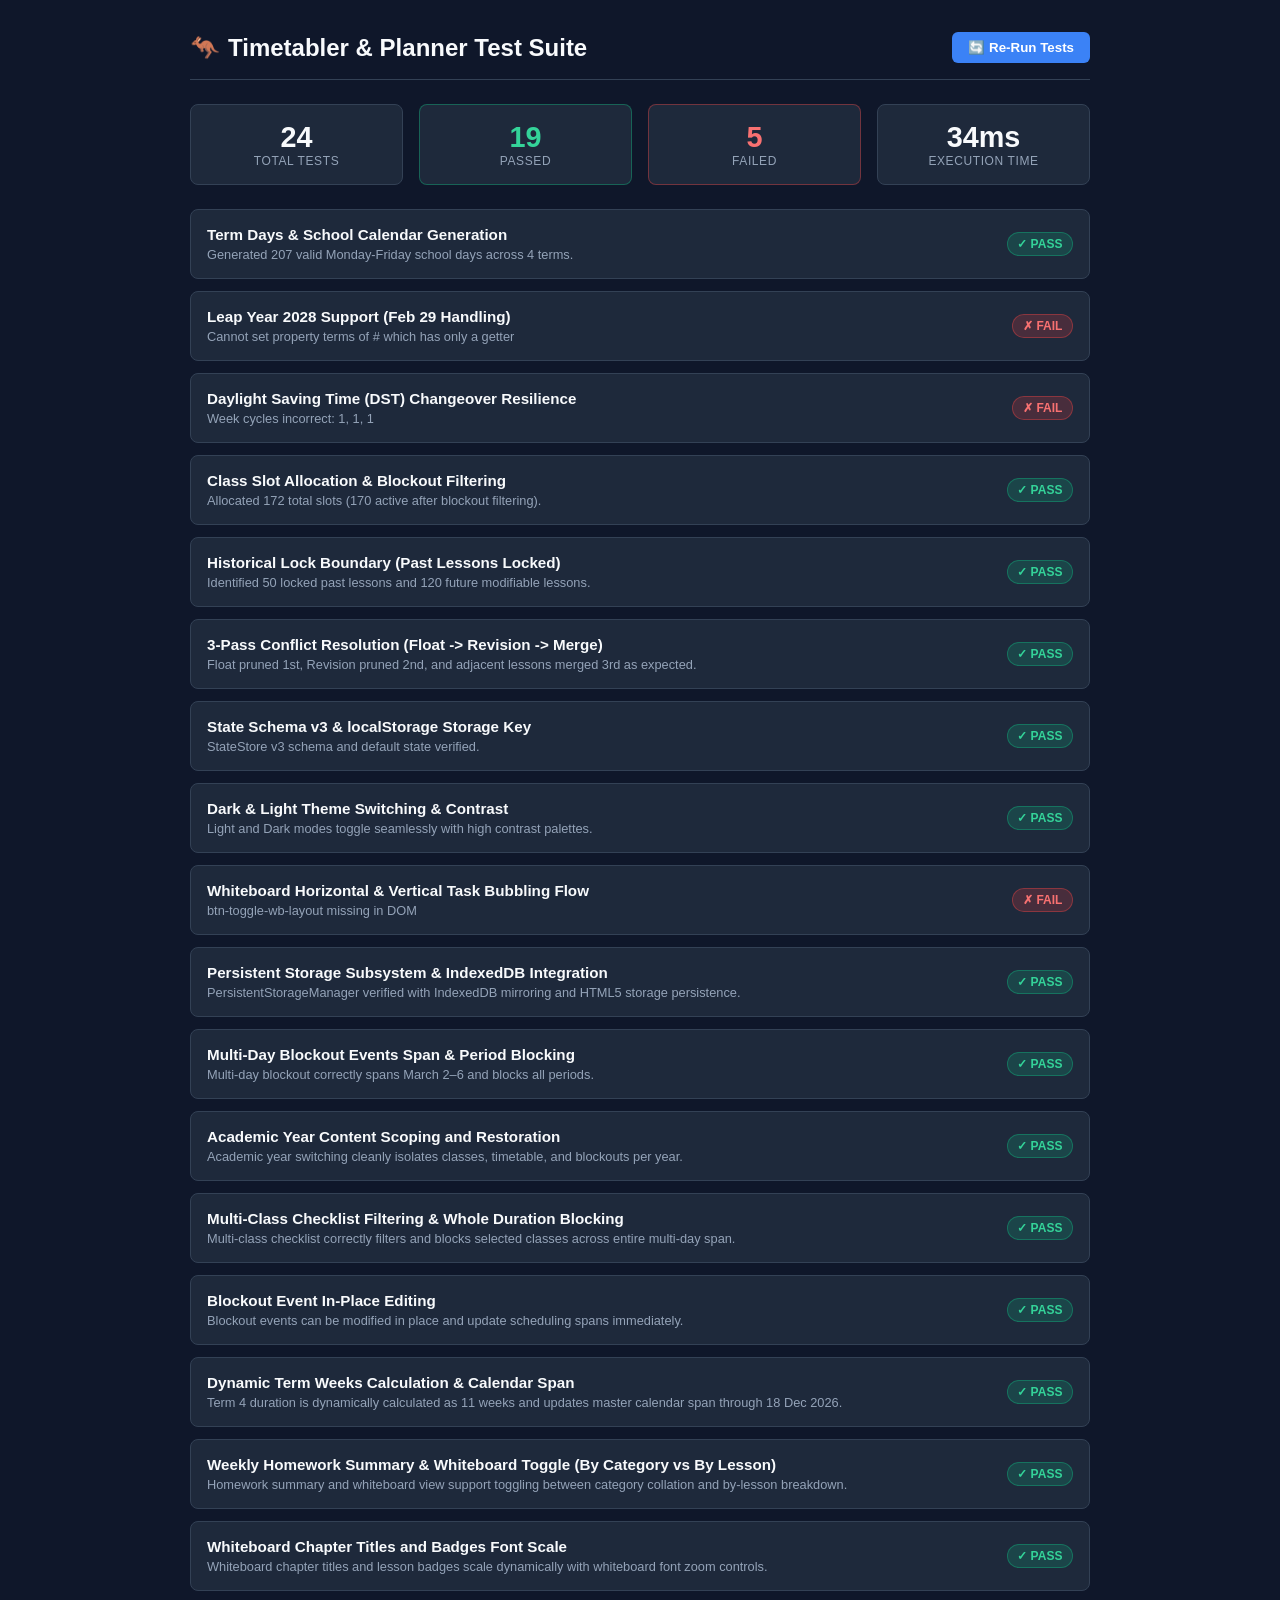
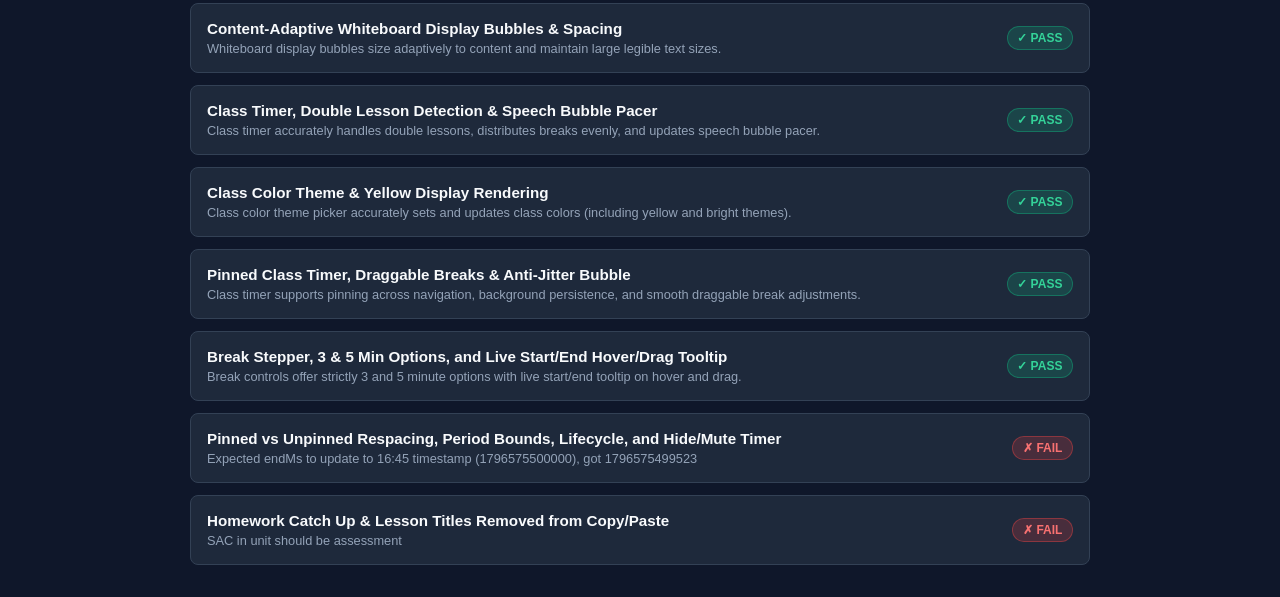
==== commit 7c7db28c: "Significant update to UI to declutter and improve UX" ====
--- a/test/runner.html
+++ b/test/runner.html
@@ -168,6 +168,8 @@
   import { TimetableManager } from '../js/timetableManager.js';
   import { Scheduler } from '../js/scheduler.js';
   import { HomeworkUI } from '../js/ui/homeworkUI.js';
+  import '../js/timer.js';
+  const ClassTimer = window.ClassTimer;
 
   window.runTests = function() {
     const startTime = performance.now();
@@ -494,7 +496,7 @@
       if (!lessonText.includes('Lesson 1\nTextbook - 7A Q1, Q3, Q5\nWorksheets - Sheet 1')) {
         throw new Error(`Lesson mode does not match Lesson 1 format: ${lessonText}`);
       }
-      if (!lessonText.includes('Lesson 2 - Solving 1-Step Equations\nTextbook - 7B(All)\nWorksheets - Sheet 2')) {
+      if (!lessonText.includes('Lesson 2\nTextbook - 7B(All)\nWorksheets - Sheet 2')) {
         throw new Error(`Lesson mode does not match Lesson 2 format: ${lessonText}`);
       }
 
@@ -575,6 +577,268 @@
       return 'Whiteboard display bubbles size adaptively to content and maintain large legible text sizes.';
     });
 
+    // 19. Class Timer, Double Lesson Detection & Speech Bubble Pacer
+    test('Class Timer, Double Lesson Detection & Speech Bubble Pacer', () => {
+      if (typeof ClassTimer === 'undefined') throw new Error('ClassTimer module not imported');
+
+      // Test schedule calculation: 50 min lesson (3000 sec), 1 break of 4 min
+      const sched = ClassTimer.calculateSchedule(3000, 1, 4, 1000000);
+      if (sched.segments.length !== 3) throw new Error(`Expected 3 segments, got ${sched.segments.length}`);
+      if (sched.segments[0].type !== 'work' || sched.segments[1].type !== 'break' || sched.segments[2].type !== 'work') {
+        throw new Error('Incorrect sequence of work/break segments');
+      }
+
+      // Check format helpers
+      const fmtSec = ClassTimer.formatSeconds(1380);
+      if (fmtSec !== '23:00') throw new Error(`Expected 23:00, got ${fmtSec}`);
+
+      return 'Class timer accurately handles double lessons, distributes breaks evenly, and updates speech bubble pacer.';
+    });
+
+    // 20. Class Color Theme & Yellow Display Rendering
+    test('Class Color Theme & Yellow Display Rendering', () => {
+      // Create or update class with yellow color
+      const yellowClass = state.findOrCreateClassByName('Test Yellow Class', 'Room 101', '#e0f51b');
+      if (!yellowClass) throw new Error('Failed to create test class');
+      if (yellowClass.color !== '#e0f51b') throw new Error(`Expected class color #e0f51b, got ${yellowClass.color}`);
+
+      // Verify updating existing class color
+      const updatedClass = state.findOrCreateClassByName('Test Yellow Class', 'Room 101', '#ffff00');
+      if (updatedClass.color !== '#ffff00') throw new Error(`Expected updated class color #ffff00, got ${updatedClass.color}`);
+
+      return 'Class color theme picker accurately sets and updates class colors (including yellow and bright themes).';
+    });
+
+    // 21. Pinned Class Timer, Draggable Breaks & Anti-Jitter Bubble
+    test('Pinned Class Timer, Draggable Breaks & Anti-Jitter Bubble', () => {
+      if (typeof ClassTimer === 'undefined') throw new Error('ClassTimer module not imported');
+
+      // Test pin toggle
+      const initialPin = ClassTimer.isPinned;
+      ClassTimer.togglePin();
+      if (ClassTimer.isPinned === initialPin) throw new Error('togglePin did not toggle pin state');
+      // Reset pin back
+      if (ClassTimer.isPinned !== initialPin) ClassTimer.togglePin();
+
+      // Test schedule persistence when active/pinned
+      const nowMs = Date.now();
+      ClassTimer.isPinned = true;
+      ClassTimer.activeSchedule = {
+        classId: 'c1',
+        isManual: true,
+        startMs: nowMs - 10000,
+        endMs: nowMs + 1000000,
+        segments: [
+          { type: 'work', startMs: nowMs - 10000, endMs: nowMs + 400000, durationSec: 410 },
+          { type: 'break', breakIndex: 1, startMs: nowMs + 400000, endMs: nowMs + 600000, durationSec: 200 },
+          { type: 'work', startMs: nowMs + 600000, endMs: nowMs + 1000000, durationSec: 400 }
+        ]
+      };
+
+      // Starting timer without forceRestart must preserve the schedule and break positions
+      ClassTimer.startLessonTimer('c1', null, null, false);
+      if (ClassTimer.activeSchedule.segments[1].startMs !== nowMs + 400000) {
+        throw new Error('Active schedule break positions were erroneously wiped/reset on startLessonTimer');
+      }
+
+      // Test drag positioning logic
+      const breakSeg = ClassTimer.activeSchedule.segments[1];
+      const prevWork = ClassTimer.activeSchedule.segments[0];
+      const nextWork = ClassTimer.activeSchedule.segments[2];
+      const originalBreakDur = breakSeg.endMs - breakSeg.startMs;
+
+      // Move break to new start timestamp
+      const newBreakStart = nowMs + 500000;
+      const newBreakEnd = newBreakStart + originalBreakDur;
+      breakSeg.startMs = newBreakStart;
+      breakSeg.endMs = newBreakEnd;
+      prevWork.endMs = newBreakStart;
+      nextWork.startMs = newBreakEnd;
+
+      if (prevWork.endMs !== breakSeg.startMs || nextWork.startMs !== breakSeg.endMs) {
+        throw new Error('Adjacent work chunks failed to sync with break repositioning');
+      }
+
+      return 'Class timer supports pinning across navigation, background persistence, and smooth draggable break adjustments.';
+    });
+
+    // 22. Break Stepper, 3 & 5 Min Options, and Live Start/End Hover/Drag Tooltip
+    test('Break Stepper, 3 & 5 Min Options, and Live Start/End Hover/Drag Tooltip', () => {
+      // 1. Duration options
+      ClassTimer.setBreakDuration(3);
+      if (ClassTimer.breakDurationMinutes !== 3) throw new Error('Expected 3 minute break duration');
+      ClassTimer.setBreakDuration(5);
+      if (ClassTimer.breakDurationMinutes !== 5) throw new Error('Expected 5 minute break duration');
+      ClassTimer.setBreakDuration(10); // should normalize to 3
+      if (ClassTimer.breakDurationMinutes !== 3) throw new Error('Break duration should restrict to 3 or 5 only');
+
+      // 2. Break Tooltip formatting
+      const nowMs = 1700000000000;
+      const sStr = ClassTimer.formatTimeOfDay(new Date(nowMs));
+      const eStr = ClassTimer.formatTimeOfDay(new Date(nowMs + 180000));
+      if (!sStr || !eStr) throw new Error('formatTimeOfDay failed to format break times');
+
+      return 'Break controls offer strictly 3 and 5 minute options with live start/end tooltip on hover and drag.';
+    });
+
+
+    // 23. Pinned vs Unpinned Respacing, Period Bounds, Lifecycle, and Hide/Mute Timer
+    test('Pinned vs Unpinned Respacing, Period Bounds, Lifecycle, and Hide/Mute Timer', () => {
+      // 1. Hide & Mute Timer
+      ClassTimer.hideTimer();
+      if (!ClassTimer.isHidden || ClassTimer.soundEnabled) throw new Error('hideTimer should set isHidden=true and soundEnabled=false');
+      ClassTimer.showTimer();
+      if (ClassTimer.isHidden || !ClassTimer.soundEnabled) throw new Error('showTimer should set isHidden=false and soundEnabled=true');
+
+      // 2. Pinning disabled for classes in progress
+      ClassTimer.activeSchedule = { classId: 'c1', isManual: false, startMs: 10000, endMs: 20000 };
+      ClassTimer.isPinned = false;
+      ClassTimer.togglePin();
+      if (ClassTimer.isPinned) throw new Error('togglePin should not pin a class in progress');
+
+      // 3. Pinned respacing maintains fixed bounds
+      const origStart = 10000000;
+      const origEnd = 13000000;
+      ClassTimer.isPinned = true;
+      ClassTimer.activeSchedule = {
+        classId: 'c1',
+        isManual: true,
+        startMs: origStart,
+        endMs: origEnd,
+        durationSeconds: 3000,
+        segments: []
+      };
+      ClassTimer.respaceBreaks();
+      if (ClassTimer.activeSchedule.startMs !== origStart || ClassTimer.activeSchedule.endMs !== origEnd) {
+        throw new Error('Pinned respacing modified start or end times');
+      }
+
+      // 4. Unpinned respacing advances startMs to current time
+      ClassTimer.isPinned = false;
+      ClassTimer.activeSchedule = {
+        classId: 'c1',
+        isManual: true,
+        startMs: origStart,
+        endMs: Date.now() + 1000000,
+        durationSeconds: 3000,
+        segments: []
+      };
+      const beforeRespace = Date.now();
+      ClassTimer.respaceBreaks();
+      if (ClassTimer.activeSchedule.startMs < beforeRespace) {
+        throw new Error('Unpinned respacing did not advance startMs to now');
+      }
+
+      // 5. Whiteboard exit discards unpinned manual timer
+      ClassTimer.isPinned = false;
+      ClassTimer.activeSchedule = { classId: 'c1', isManual: true };
+      ClassTimer.onExitWhiteboardView();
+      if (ClassTimer.activeSchedule !== null) {
+        throw new Error('onExitWhiteboardView failed to discard unpinned manual timer');
+      }
+
+      // 6. Default no-timer state, Add Timer & Remove Timer
+      ClassTimer.activeSchedule = null;
+      ClassTimer.isPinned = false;
+      ClassTimer.updateDOM();
+      const emptyEl = document.getElementById('wb-timer-empty-state');
+      const rootEl = document.getElementById('wb-class-timer');
+      if (emptyEl && emptyEl.classList.contains('hidden')) {
+        throw new Error('wb-timer-empty-state should be visible when activeSchedule is null');
+      }
+      if (rootEl && !rootEl.classList.contains('hidden')) {
+        throw new Error('wb-class-timer should be hidden when activeSchedule is null');
+      }
+
+      // Add timer
+      ClassTimer.addTimer();
+      if (!ClassTimer.activeSchedule) {
+        throw new Error('addTimer should create activeSchedule');
+      }
+      if (emptyEl && !emptyEl.classList.contains('hidden')) {
+        throw new Error('wb-timer-empty-state should be hidden when timer is added');
+      }
+      if (rootEl && rootEl.classList.contains('hidden')) {
+        throw new Error('wb-class-timer should be visible when timer is added');
+      }
+
+      // 7. Editable End Time for Manual Timers
+      if (!ClassTimer.activeSchedule || !ClassTimer.activeSchedule.isManual) {
+        throw new Error('Expected activeSchedule to be manual when not in progress');
+      }
+      const initialStartMs = ClassTimer.activeSchedule.startMs;
+      // Change end time to 16:45
+      ClassTimer.onEndTimeChanged('16:45');
+      const targetDate = new Date(initialStartMs);
+      targetDate.setHours(16, 45, 0, 0);
+      if (ClassTimer.activeSchedule.endMs !== targetDate.getTime()) {
+        throw new Error(`Expected endMs to update to 16:45 timestamp (${targetDate.getTime()}), got ${ClassTimer.activeSchedule.endMs}`);
+      }
+      if (ClassTimer.activeSchedule.startMs !== initialStartMs) {
+        throw new Error('Editing end time should not change the initial timer start time');
+      }
+
+      // Remove timer
+      ClassTimer.removeTimer();
+      if (ClassTimer.activeSchedule !== null) {
+        throw new Error('removeTimer should reset activeSchedule to null');
+      }
+      if (emptyEl && emptyEl.classList.contains('hidden')) {
+        throw new Error('wb-timer-empty-state should be visible after removeTimer');
+      }
+
+      return 'Class timer properly supports default no-timer state, Add Timer button, editable end time for manual timers, Remove Timer, pinned fixed respacing, and lifecycle.';
+    });
+
+
+    // 24. Homework Catch Up & Lesson Titles Removed from Copy/Paste
+    test('Homework Catch Up & Lesson Titles Removed from Copy/Paste', () => {
+      // 1. Verify isLessonAssessment
+      if (!HomeworkUI.isLessonAssessment({ isTestMilestone: true, title: 'Lesson 1' })) throw new Error('isTestMilestone should be assessment');
+      if (!HomeworkUI.isLessonAssessment({ title: 'Topic 3 Test' })) throw new Error('Test in title should be assessment');
+      if (!HomeworkUI.isLessonAssessment({ title: 'Mid-Year Exam' })) throw new Error('Exam in title should be assessment');
+      if (!HomeworkUI.isLessonAssessment({ title: 'Unit 2 Assessment' })) throw new Error('Assessment in title should be assessment');
+      if (!HomeworkUI.isLessonAssessment({ unit: 'SAC 1: Matrices' })) throw new Error('SAC in unit should be assessment');
+      if (HomeworkUI.isLessonAssessment({ title: 'Linear Graphs Practice', unit: 'Algebra' })) throw new Error('Regular lesson should not be assessment');
+
+      // 2. Test Catch Up & Test generation for lesson version
+      const testEntries = [
+        { lesson: { title: 'Algebra Practice', classwork: [{ type: 'Textbook', work: '5A 1-10' }] } },
+        { lesson: { title: 'Study Period', classwork: [] } }, // No homework, not assessment -> Catch Up
+        { lesson: { title: 'Unit 1 Test', isTestMilestone: true, classwork: [] } } // Assessment -> Test
+      ];
+
+      const sumText = HomeworkUI.generateSummaryText(testEntries, 'lesson');
+      if (!sumText.includes('Lesson 1\nTextbook - 5A 1-10')) throw new Error(`Expected Lesson 1 without title, got:\n${sumText}`);
+      if (!sumText.includes('Lesson 2\nCatch Up')) throw new Error(`Expected Lesson 2 Catch Up, got:\n${sumText}`);
+      if (sumText.includes('Lesson 3\nCatch Up') || sumText.includes('Lesson 3 - Catch Up')) throw new Error('Assessment should not be marked as Catch Up');
+      if (!sumText.includes('Lesson 3\nTest')) throw new Error('Assessment lesson should be included as Test');
+
+      // 3. Test HTML generation
+      const sumHtml = HomeworkUI.generateSummaryHTML(testEntries, 'lesson');
+      if (!sumHtml.includes('Lesson 1') || sumHtml.includes('Lesson 1 -')) throw new Error('HTML should not contain lesson title in header');
+      if (!sumHtml.includes('Lesson 2') || !sumHtml.includes('Catch Up')) throw new Error('HTML should contain Lesson 2 with Catch Up');
+      if (!sumHtml.includes('Lesson 3') || !sumHtml.includes('Test')) throw new Error('HTML should contain Lesson 3 with Test');
+
+      // 4. Test Pipe Separator for Multiple Chapter Tasks in a Category
+      const multiEntries = [
+        { lesson: { title: 'Chapter 18 Practice', classwork: [
+          { type: 'Textbook', work: 'Chapter 18 Review: 1-2, 3-6eso, 7-15' },
+          { type: 'Textbook', work: 'Chapter 18 Challenge: 3-6' }
+        ] } }
+      ];
+      const multiText = HomeworkUI.generateSummaryText(multiEntries, 'lesson');
+      if (!multiText.includes('Textbook - Chapter 18 Review: 1-2, 3-6eso, 7-15 | Chapter 18 Challenge: 3-6')) {
+        throw new Error(`Expected pipe separator in lesson summary text, got:\n${multiText}`);
+      }
+      const multiHtml = HomeworkUI.generateSummaryHTML(multiEntries, 'lesson');
+      if (!multiHtml.includes('Chapter 18 Review: 1-2, 3-6eso, 7-15 | Chapter 18 Challenge: 3-6')) {
+        throw new Error(`Expected pipe separator in lesson summary HTML, got:\n${multiHtml}`);
+      }
+
+      return 'Homework summary and whiteboard view cleanly display Catch Up for lessons without homework, strictly use Lesson 1, Lesson 2 headers, and format multiple chapter tasks with pipe separators.';
+    });
+
     const elapsed = Math.round(performance.now() - startTime);
 
     // Update UI
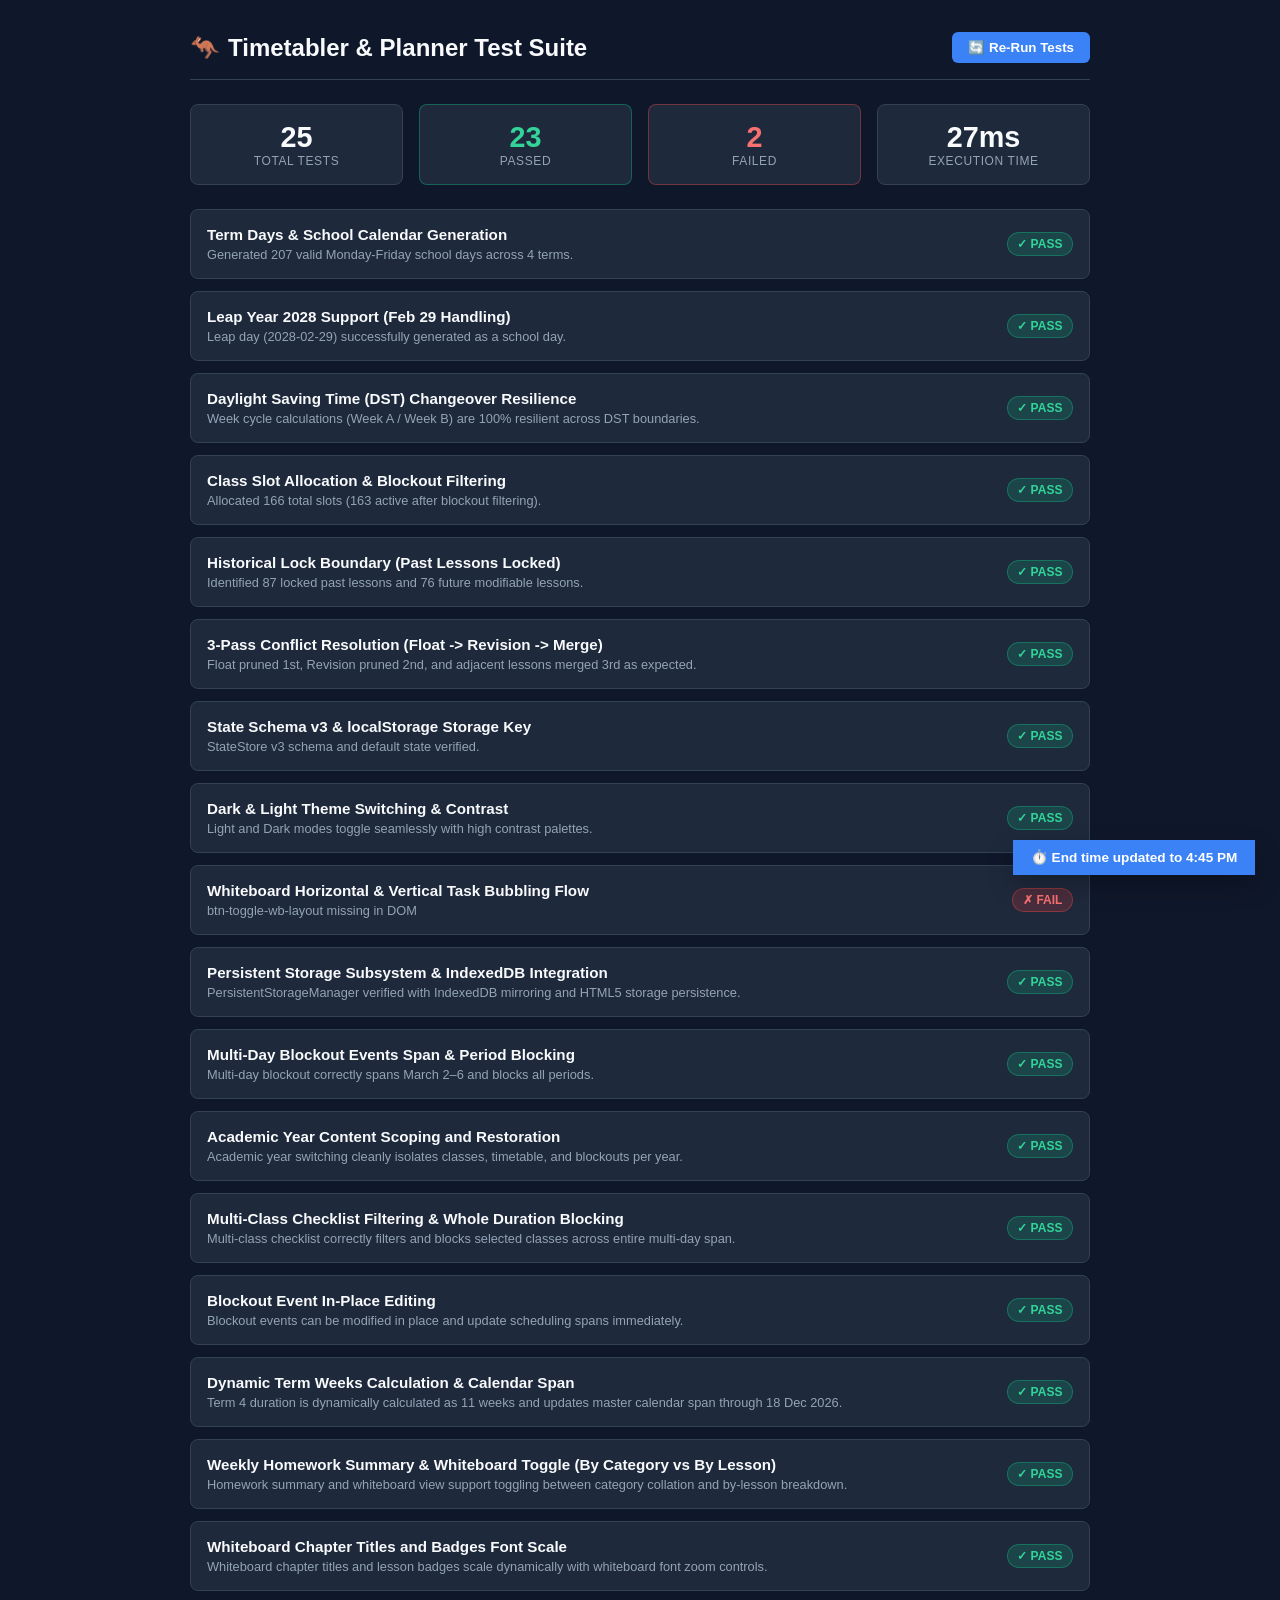
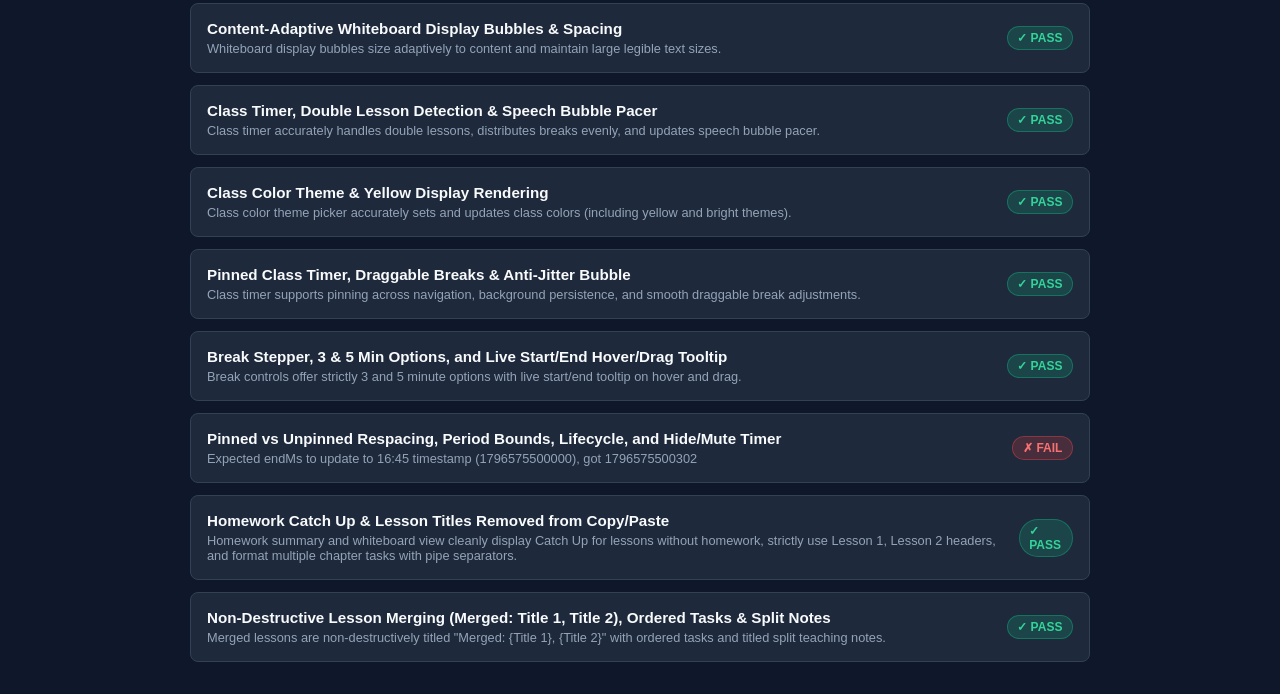
==== commit 9a8704ff: "Refactor into modular ES architecture, add non-destructive lesson merging, and apply code review fix" ====
--- a/test/runner.html
+++ b/test/runner.html
@@ -839,6 +839,40 @@
       return 'Homework summary and whiteboard view cleanly display Catch Up for lessons without homework, strictly use Lesson 1, Lesson 2 headers, and format multiple chapter tasks with pipe separators.';
     });
 
+    // 25. Non-Destructive Lesson Merging (Merged: Title 1, Title 2), Ordered Tasks & Split Notes
+    test('Non-Destructive Lesson Merging (Merged: Title 1, Title 2), Ordered Tasks & Split Notes', () => {
+      const l1 = {
+        id: 'test_l1',
+        title: 'Index Laws 1 & 2',
+        unit: 'Algebra',
+        content: 'Multiply and divide powers with the same base.',
+        classwork: [{ type: 'Textbook', work: '3A Q1-5', link: '' }]
+      };
+      const l2 = {
+        id: 'test_l2',
+        title: 'Zero & Negative Indices',
+        unit: 'Algebra',
+        content: 'Evaluate expressions with zero and negative indices.',
+        classwork: [{ type: 'Worksheets', work: 'Worksheet 2', link: '' }]
+      };
+
+      const merged = Scheduler.buildMergedLessonObject(l1, l2, true);
+      if (merged.title !== 'Merged: Index Laws 1 & 2, Zero & Negative Indices') {
+        throw new Error(`Expected "Merged: Index Laws 1 & 2, Zero & Negative Indices", got "${merged.title}"`);
+      }
+      if (!merged.isMerged || !merged.isManualMerge) {
+        throw new Error('Merged lesson flags (isMerged, isManualMerge) not set properly');
+      }
+      if (merged.classwork.length !== 2 || merged.classwork[0].work !== '3A Q1-5' || merged.classwork[1].work !== 'Worksheet 2') {
+        throw new Error('Merged lesson classwork tasks were not maintained in prior lesson order');
+      }
+      if (!merged.content.includes('=== 1. Index Laws 1 & 2 ===') || !merged.content.includes('=== 2. Zero & Negative Indices ===')) {
+        throw new Error('Merged lesson teaching notes were not split by lesson with titling');
+      }
+
+      return 'Merged lessons are non-destructively titled "Merged: {Title 1}, {Title 2}" with ordered tasks and titled split teaching notes.';
+    });
+
     const elapsed = Math.round(performance.now() - startTime);
 
     // Update UI
